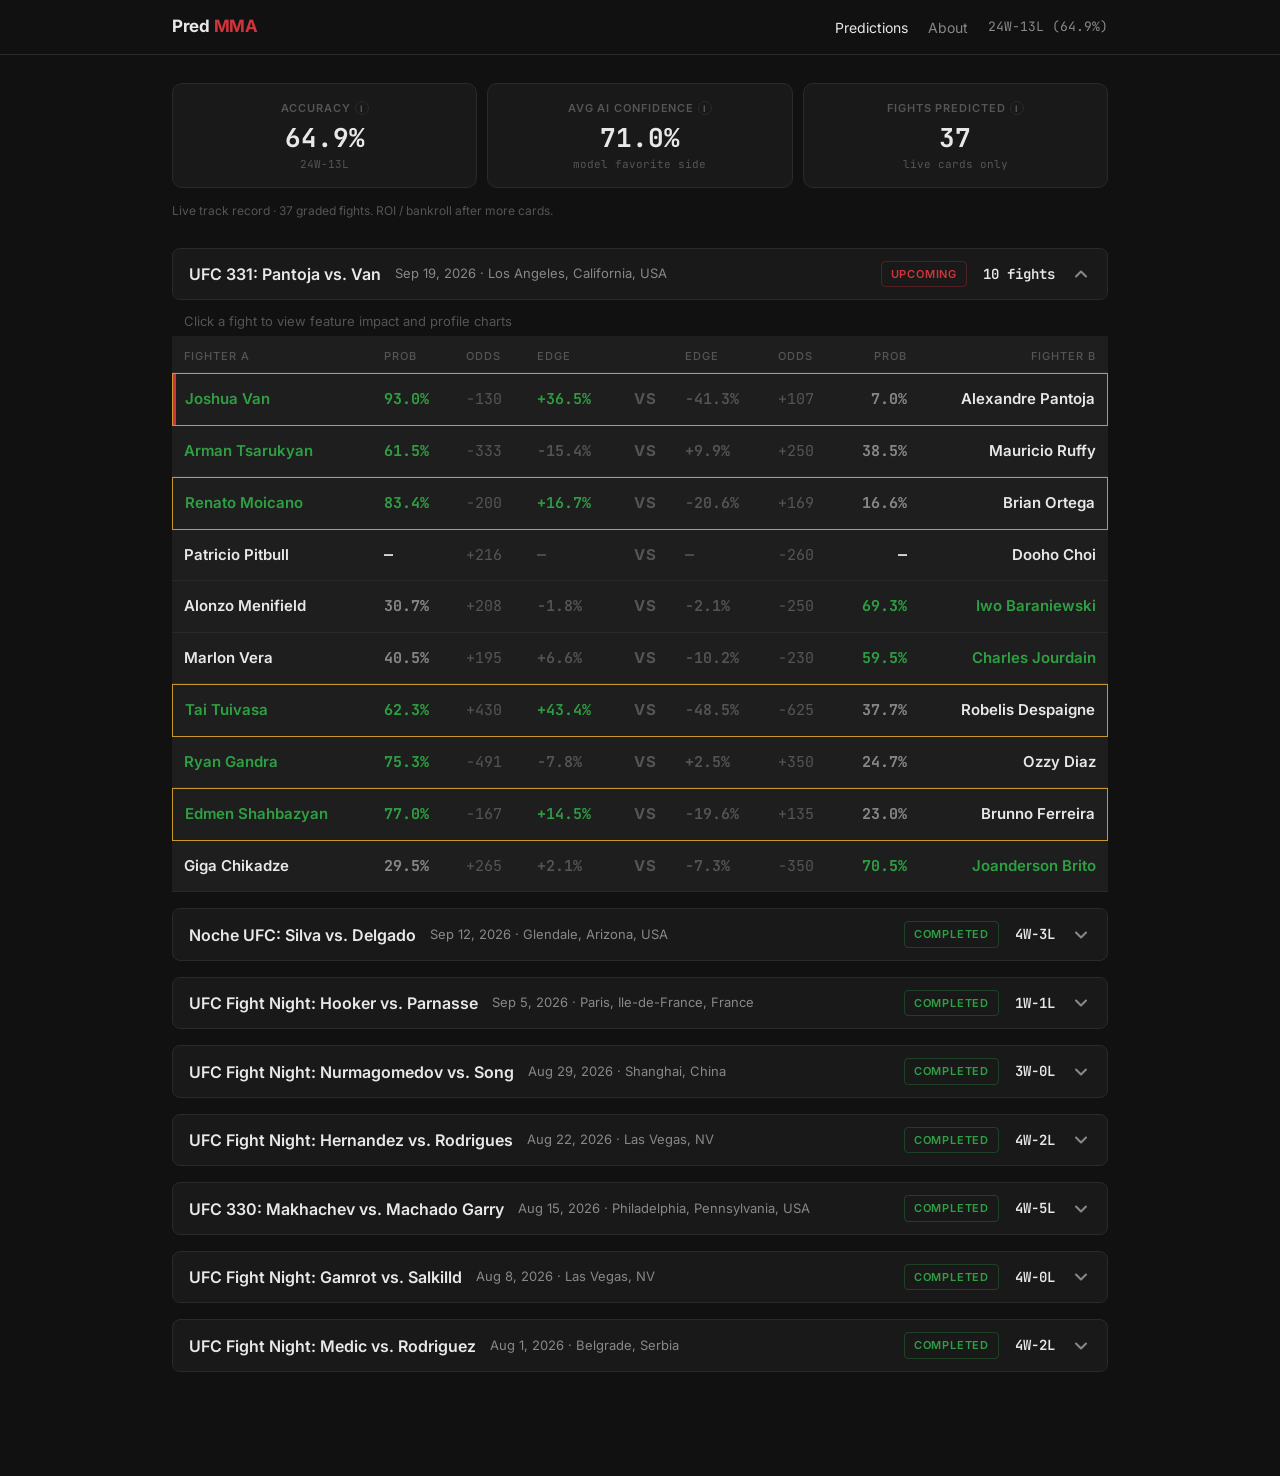
==== index.html @ aebce61c "Add UFC 331: Pantoja vs. Van with live odds and prediction charts" ====
<!DOCTYPE html>
<html lang="en">
<head>
  <meta charset="UTF-8">
  <meta name="viewport" content="width=device-width, initial-scale=1.0">
  <title>Pred MMA</title>
  <meta name="description" content="ML-driven MMA fight predictions with win probabilities and betting edges.">
  <link rel="preconnect" href="https://fonts.googleapis.com">
  <link rel="preconnect" href="https://fonts.gstatic.com" crossorigin>
  <link href="https://fonts.googleapis.com/css2?family=Inter:wght@400;500;600;700&family=JetBrains+Mono:wght@400;500;600;700&display=swap" rel="stylesheet">
  <link rel="stylesheet" href="style.css">
</head>
<body>
  <nav>
    <div class="nav-inner">
      <div class="site-name">Pred <span>MMA</span></div>
      <div class="nav-right">
        <a href="index.html" class="nav-link active">Predictions</a>
        <a href="about.html" class="nav-link">About</a>
        <span class="nav-record" id="nav-record"></span>
      </div>
    </div>
  </nav>

  <div class="container">
    <section class="dash" id="dash" aria-label="Live track record">
      <div class="kpi-strip" id="kpi-strip"></div>
      <p class="dash-footnote" id="dash-footnote"></p>
    </section>

    <div id="app"></div>
  </div>

  <script src="script.js?v=16"></script>
</body>
</html>
---- style.css ----
:root {
  --bg: #111;
  --bg-card: #191919;
  --bg-row: #1e1e1e;
  --bg-row-hover: #252525;
  --red: #d1343b;
  --green: #2ea043;
  --gold: #c9982e;
  --text: #e8e8e8;
  --text-dim: #888;
  --text-faint: #555;
  --border: #2a2a2a;
  --font: 'Inter', system-ui, sans-serif;
  --mono: 'JetBrains Mono', monospace;
}

* { margin: 0; padding: 0; box-sizing: border-box; }
body {
  font-family: var(--font);
  background: var(--bg);
  color: var(--text);
  line-height: 1.5;
}

/* NAV */
nav {
  border-bottom: 1px solid var(--border);
}
.nav-inner {
  max-width: 980px;
  margin: 0 auto;
  padding: 0 22px;
  height: 54px;
  display: flex;
  align-items: center;
  gap: 32px;
}
.site-name {
  font-size: 17px;
  font-weight: 700;
  letter-spacing: -0.3px;
  white-space: nowrap;
}
.site-name span { color: var(--red); }

.nav-right {
  display: flex;
  align-items: center;
  gap: 20px;
  margin-left: auto;
}

.nav-link {
  font-size: 14px;
  color: var(--text-dim);
  text-decoration: none;
  transition: color 0.15s;
}
.nav-link:hover { color: var(--text); }
.nav-link.active { color: var(--text); }

.nav-record {
  font-size: 13px;
  color: var(--text-dim);
  font-family: var(--mono);
  white-space: nowrap;
}

/* CONTAINER */
.container {
  max-width: 980px;
  margin: 0 auto;
  padding: 28px 22px 88px;
}

/* DASHBOARD (AI Cage–style KPIs) */
.dash {
  margin-bottom: 28px;
}

.kpi-strip {
  display: grid;
  grid-template-columns: repeat(3, 1fr);
  gap: 10px;
  margin-bottom: 14px;
}

.kpi-card {
  background: var(--bg-card);
  border: 1px solid var(--border);
  border-radius: 10px;
  padding: 16px 14px 14px;
  text-align: center;
  min-width: 0;
}
.kpi-label {
  font-size: 11px;
  font-weight: 600;
  text-transform: uppercase;
  letter-spacing: 0.9px;
  color: var(--text-faint);
  margin-bottom: 6px;
  display: flex;
  align-items: center;
  justify-content: center;
  gap: 4px;
}
.kpi-tip {
  display: inline-flex;
  align-items: center;
  justify-content: center;
  width: 14px;
  height: 14px;
  border-radius: 50%;
  border: 1px solid var(--border);
  font-size: 9px;
  color: var(--text-faint);
  cursor: help;
  font-weight: 700;
  position: relative;
}
.kpi-tip:hover::after,
.kpi-tip:focus::after {
  content: attr(data-tip);
  position: absolute;
  bottom: calc(100% + 8px);
  left: 50%;
  transform: translateX(-50%);
  background: #0d0d0d;
  border: 1px solid var(--border);
  color: var(--text-dim);
  font-size: 11px;
  font-weight: 400;
  letter-spacing: 0;
  text-transform: none;
  padding: 8px 10px;
  border-radius: 6px;
  width: 200px;
  z-index: 20;
  line-height: 1.4;
  box-shadow: 0 8px 24px rgba(0,0,0,0.45);
  pointer-events: none;
}
.kpi-value {
  font-family: var(--mono);
  font-size: 26px;
  font-weight: 700;
  color: var(--text);
  line-height: 1.15;
  word-break: break-word;
}
.kpi-value.pos { color: var(--green); }
.kpi-value.neg { color: var(--red); }
.kpi-value.muted { color: var(--text-dim); font-size: 20px; }
.kpi-meta {
  font-size: 11px;
  color: var(--text-faint);
  margin-top: 4px;
  font-family: var(--mono);
}

.dash-charts {
  display: grid;
  grid-template-columns: 1fr 1fr;
  gap: 12px;
}

.dash-card {
  background: var(--bg-card);
  border: 1px solid var(--border);
  border-radius: 10px;
  padding: 14px 14px 10px;
  min-width: 0;
}
.dash-card-head {
  display: flex;
  flex-wrap: wrap;
  align-items: baseline;
  justify-content: space-between;
  gap: 6px 12px;
  margin-bottom: 8px;
}
.dash-title {
  font-size: 13px;
  font-weight: 600;
  color: var(--text);
}
.dash-sub {
  font-size: 11px;
  color: var(--text-faint);
}
.dash-canvas-wrap {
  position: relative;
  height: 180px;
}
.dash-footnote {
  font-size: 12px;
  color: var(--text-faint);
  margin-top: 10px;
  line-height: 1.5;
}

@media (max-width: 800px) {
  .kpi-strip { grid-template-columns: repeat(3, 1fr); }
  .dash-charts { grid-template-columns: 1fr; }
}
@media (max-width: 480px) {
  .kpi-strip { grid-template-columns: repeat(2, 1fr); }
  .kpi-value { font-size: 18px; }
}

/* EVENT */
.event { margin-bottom: 16px; }

.event-header {
  display: flex;
  justify-content: space-between;
  align-items: center;
  padding: 12px 16px;
  background: var(--bg-card);
  border: 1px solid var(--border);
  border-radius: 8px;
  cursor: pointer;
  user-select: none;
  transition: background 0.15s;
}
.event-header:hover { background: #1f1f1f; }

.event-left { display: flex; align-items: center; gap: 14px; }

.event-title { font-size: 16px; font-weight: 600; }
.event-date { font-size: 13px; color: var(--text-dim); }

.event-right { display: flex; align-items: center; gap: 16px; }

.tag {
  font-size: 11px;
  font-weight: 600;
  text-transform: uppercase;
  letter-spacing: 0.8px;
  padding: 4px 9px;
  border-radius: 4px;
}
.tag-upcoming { color: var(--red); border: 1px solid rgba(209,52,59,0.3); }
.tag-completed { color: var(--green); border: 1px solid rgba(46,160,67,0.3); }

.record { font-family: var(--mono); font-size: 14px; font-weight: 600; }

.arrow {
  width: 20px;
  height: 20px;
  stroke: var(--text-dim);
  transition: transform 0.25s ease;
}
.event.open .arrow { transform: rotate(180deg); }

/* FIGHTS TABLE */
.fights {
  overflow: hidden;
  max-height: 0;
  transition: max-height 0.35s ease;
}

.fights-table {
  width: 100%;
  border-collapse: separate;
  border-spacing: 0;
  margin-top: 4px;
}

.fights-table th {
  font-size: 11px;
  text-transform: uppercase;
  letter-spacing: 1px;
  color: var(--text-faint);
  font-weight: 500;
  padding: 12px 12px 8px;
  text-align: left;
  border-bottom: 1px solid var(--border);
}
.fights-table th.r { text-align: right; }
.fights-table th.c { text-align: center; }

.fights-table td {
  padding: 14px 12px;
  border-bottom: 1px solid var(--border);
  font-size: 15px;
  vertical-align: middle;
}

.fights-table tr:last-child td { border-bottom: none; }
.fights-table tr { background: var(--bg-row); transition: background 0.1s; }
.fights-table tr:hover { background: var(--bg-row-hover); }
.fights-table tr.main-event td:first-child {
  box-shadow: inset 3px 0 0 var(--red);
}
.fights-table tr.edge-pick > td {
  border-top: 1px solid var(--gold);
  border-bottom: 1px solid var(--gold);
}
.fights-table tr.edge-pick > td:first-child {
  border-left: 1px solid var(--gold);
}
.fights-table tr.edge-pick > td:last-child {
  border-right: 1px solid var(--gold);
}
.fights-table tr.edge-pick:last-child > td {
  border-bottom: 1px solid var(--gold);
}
.fights-table tr.main-event.edge-pick > td:first-child {
  box-shadow: inset 3px 0 0 var(--red);
}

.fname { font-weight: 600; font-size: 15px; }
.fname.pick { color: var(--green); }

.prob { font-family: var(--mono); font-weight: 700; font-size: 16px; }
.prob.high { color: var(--green); }
.prob.low { color: var(--text-dim); }

.odds { font-family: var(--mono); font-size: 13px; color: var(--text-faint); }

.edge { font-family: var(--mono); font-size: 13px; font-weight: 600; }
.edge.pos { color: var(--green); }
.edge.neg { color: var(--text-faint); }

.result-w { color: var(--green); font-weight: 700; font-size: 12px; }
.result-l { color: var(--red); font-weight: 700; font-size: 12px; }

.vs {
  text-align: center;
  font-size: 11px;
  font-weight: 700;
  color: var(--text-faint);
  letter-spacing: 1px;
}

.bet-badge {
  display: inline-block;
  font-size: 10px;
  font-weight: 700;
  letter-spacing: 0.6px;
  text-transform: uppercase;
  padding: 4px 8px;
  border-radius: 4px;
  white-space: nowrap;
  line-height: 1.2;
  vertical-align: middle;
}
.bet-win {
  color: var(--green);
  border: 1px solid rgba(46, 160, 67, 0.45);
  background: rgba(46, 160, 67, 0.12);
}
.bet-loss {
  color: var(--red);
  border: 1px solid rgba(209, 52, 59, 0.45);
  background: rgba(209, 52, 59, 0.12);
}
.bet-nobet {
  color: var(--text-faint);
  border: 1px solid var(--border);
  background: rgba(255, 255, 255, 0.03);
}

/* CLICKABLE FIGHT + INLINE VIZ (upcoming) */
.fights-hint {
  font-size: 13px;
  color: var(--text-faint);
  padding: 12px 12px 0;
  margin: 0;
}

.fight-row.clickable {
  cursor: pointer;
}
.fight-row.clickable:hover { background: var(--bg-row-hover); }
.fight-row.clickable.open {
  background: #252525;
  box-shadow: inset 3px 0 0 var(--gold);
}

.fight-detail td {
  padding: 0 !important;
  border-bottom: none;
  background: var(--bg);
  vertical-align: top;
}
.fight-detail.is-open td {
  border-bottom: 1px solid var(--border);
}

/* Smooth expand/collapse (works on open AND close) */
.viz-collapse {
  display: grid;
  grid-template-rows: 0fr;
  opacity: 0;
  transition: grid-template-rows 0.35s ease, opacity 0.28s ease;
}
.viz-collapse.is-open {
  grid-template-rows: 1fr;
  opacity: 1;
}
.viz-collapse-inner {
  overflow: hidden;
  min-height: 0;
}

.viz-panel {
  padding: 14px 12px 12px;
}

.viz-empty {
  font-size: 13px;
  color: var(--text-dim);
  padding: 16px;
  background: var(--bg-card);
  border: 1px dashed var(--border);
  border-radius: 8px;
  margin: 0;
}

.viz-tabs {
  display: flex;
  flex-wrap: wrap;
  gap: 6px;
  margin-bottom: 12px;
}
.viz-tab {
  font-family: var(--font);
  font-size: 13px;
  font-weight: 600;
  letter-spacing: 0.2px;
  color: var(--text-dim);
  background: transparent;
  border: 1px solid var(--border);
  border-radius: 999px;
  padding: 7px 16px;
  cursor: pointer;
  transition: color 0.15s, background 0.15s, border-color 0.15s;
}
.viz-tab:hover {
  color: var(--text);
  border-color: #3a3a3a;
}
.viz-tab.active {
  color: var(--text);
  background: #222;
  border-color: #3a3a3a;
  box-shadow: inset 0 0 0 1px rgba(201, 152, 46, 0.35);
}

.viz-pane { display: none; }
.viz-pane.active { display: block; }

.viz-stage {
  /* Light paper so original chart text stays crisp (no PNG darkify) */
  background: #f4f4f5;
  border: 1px solid #2a2a2a;
  border-radius: 12px;
  padding: 14px 16px;
  overflow: hidden;
  min-height: 240px;
  display: flex;
  align-items: center;
  justify-content: center;
}
.viz-img {
  display: block;
  width: 100%;
  max-height: 620px;
  height: auto;
  object-fit: contain;
  border-radius: 6px;
  background: #ffffff;
}
.viz-caption {
  font-size: 13px;
  color: var(--text-dim);
  margin: 12px 2px 0;
  line-height: 1.45;
}
.viz-fallback {
  display: none;
  font-size: 12px;
  color: var(--text-faint);
  margin: 0;
  padding: 24px;
}
.viz-pane.missing .viz-img { display: none; }
.viz-pane.missing .viz-fallback { display: block; }

@media (max-width: 640px) {
  .viz-img { max-height: 400px; }
  .viz-tab { padding: 6px 14px; font-size: 12px; }
}

/* ABOUT PAGE */
.about-text {
  font-size: 15px;
  color: var(--text-dim);
  line-height: 1.75;
  max-width: none;
  margin-bottom: 24px;
}
.about-text strong { color: var(--text); }
.about-byline {
  margin: -12px 0 28px;
}
.about-linkedin {
  display: inline-flex;
  align-items: center;
  gap: 7px;
  font-size: 13px;
  font-weight: 500;
  color: var(--text-dim);
  text-decoration: none;
  letter-spacing: 0.1px;
  transition: color 0.15s;
}
.about-linkedin:hover { color: var(--text); }
.about-linkedin-icon {
  width: 14px;
  height: 14px;
  flex-shrink: 0;
  opacity: 0.7;
}
.about-linkedin:hover .about-linkedin-icon { opacity: 1; }
.dimmed { font-size: 12px; color: var(--text-faint); }

.section-label {
  font-size: 12px;
  text-transform: uppercase;
  letter-spacing: 1.5px;
  color: var(--text-faint);
  font-weight: 600;
  margin-bottom: 12px;
  margin-top: 28px;
}

/* METRICS GRID */
.metrics-grid {
  display: grid;
  grid-template-columns: repeat(3, 1fr);
  gap: 10px;
  margin-bottom: 32px;
}

.metric-card {
  background: var(--bg-card);
  border: 1px solid var(--border);
  border-radius: 8px;
  padding: 14px 16px;
}

.metric-label {
  font-size: 10px;
  text-transform: uppercase;
  letter-spacing: 0.8px;
  color: var(--text-faint);
  margin-bottom: 4px;
}

.metric-value {
  font-family: var(--mono);
  font-size: 22px;
  font-weight: 700;
  color: var(--text);
}

.metric-sub {
  font-size: 11px;
  color: var(--text-faint);
  margin-top: 2px;
}

/* CHARTS */
.chart-card {
  background: var(--bg-card);
  border: 1px solid var(--border);
  border-radius: 8px;
  padding: 16px;
  margin-bottom: 24px;
  max-width: 100%;
  overflow: hidden;
}

.chart-img {
  display: block;
  max-width: 100%;
  width: 100%;
  height: auto;
  border-radius: 4px;
}

.chart-caption {
  font-size: 12px;
  color: var(--text-faint);
  margin-top: 10px;
}

/* ABOUT TABLE */
.about-table {
  max-width: 100%;
  width: 100%;
  border-collapse: collapse;
  margin-bottom: 24px;
}
.about-table th {
  font-size: 10px;
  text-transform: uppercase;
  letter-spacing: 1px;
  color: var(--text-faint);
  font-weight: 500;
  padding: 8px 16px 8px 0;
  text-align: left;
  border-bottom: 1px solid var(--border);
}
.about-table td {
  padding: 8px 16px 8px 0;
  font-size: 14px;
  border-bottom: 1px solid var(--border);
}

/* RESPONSIVE */
@media (max-width: 640px) {
  .fights-table th.hide-sm,
  .fights-table td.hide-sm { display: none; }
  .event-title { font-size: 14px; }
  .fights-table td { padding: 12px 8px; font-size: 14px; }
  .prob { font-size: 14px; }
  .metrics-grid { grid-template-columns: repeat(2, 1fr); }
  .chart-card { max-width: 100%; }
}
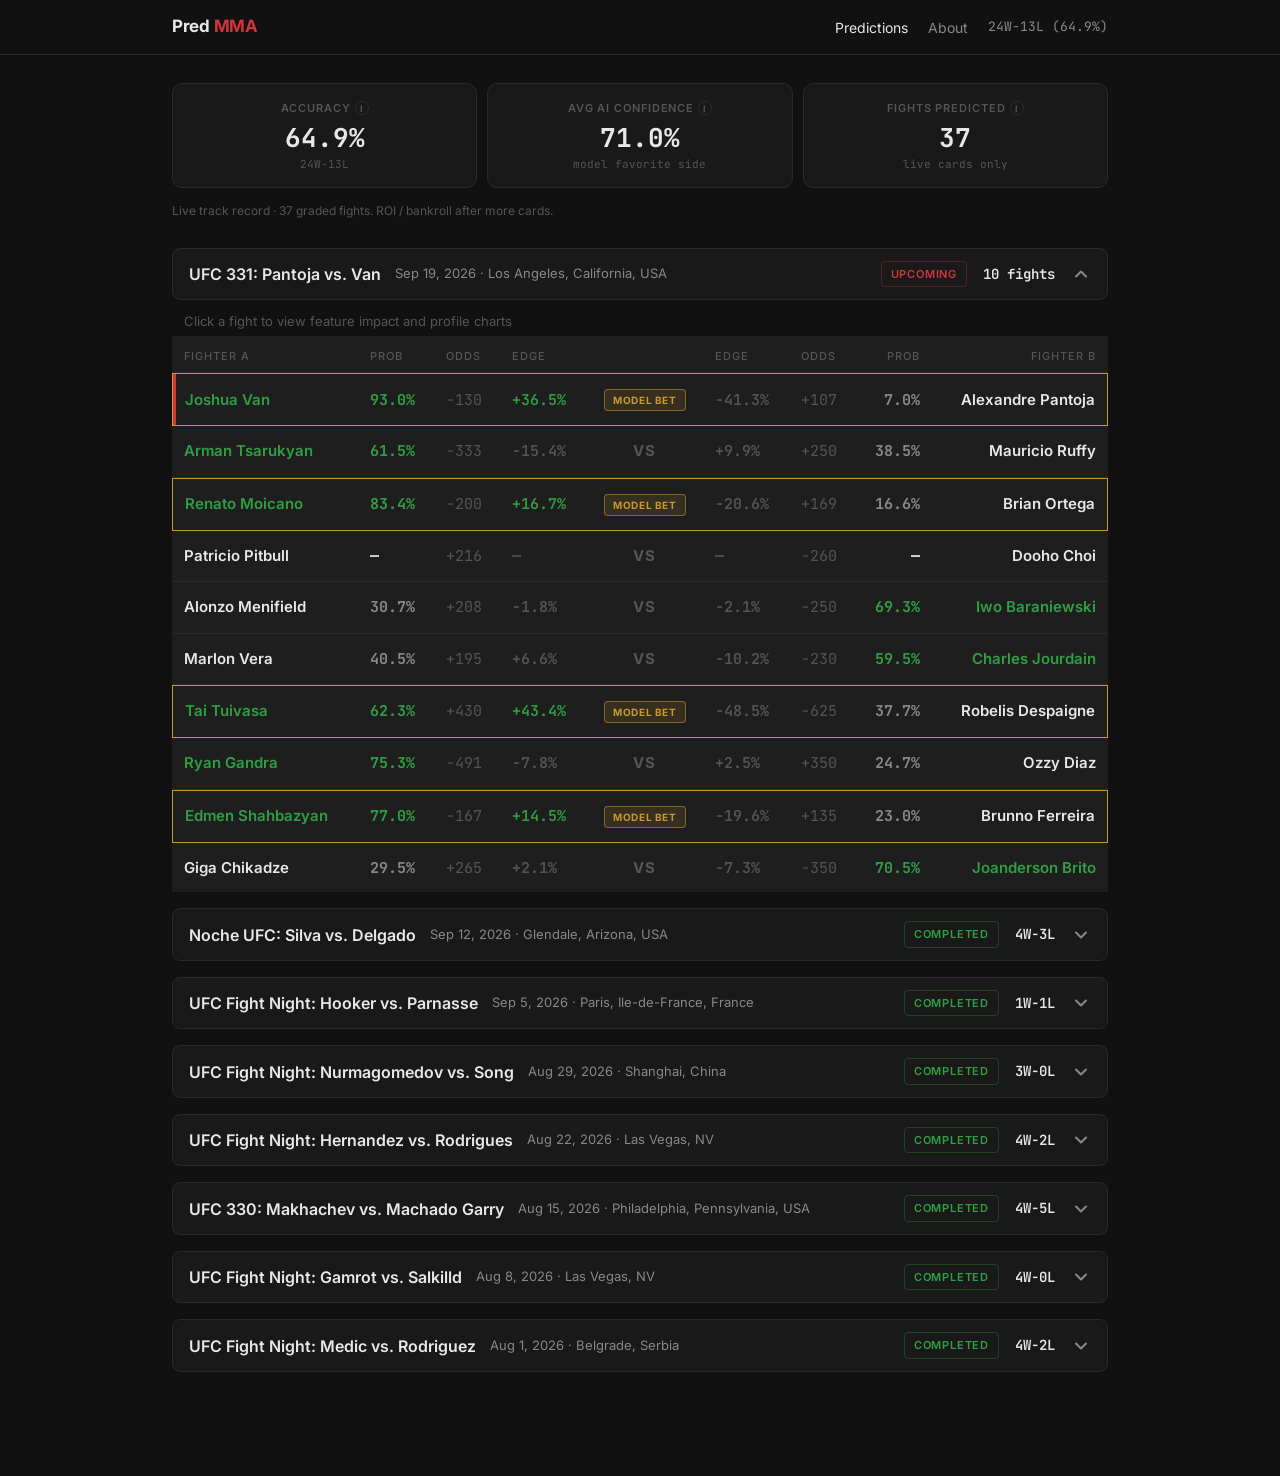
==== commit bb5069e7: "Add MODEL BET, MODEL WON, MODEL LOST tags for picked fights" ====
--- a/index.html
+++ b/index.html
@@ -8,7 +8,7 @@
   <link rel="preconnect" href="https://fonts.googleapis.com">
   <link rel="preconnect" href="https://fonts.gstatic.com" crossorigin>
   <link href="https://fonts.googleapis.com/css2?family=Inter:wght@400;500;600;700&family=JetBrains+Mono:wght@400;500;600;700&display=swap" rel="stylesheet">
-  <link rel="stylesheet" href="style.css">
+  <link rel="stylesheet" href="style.css?v=17">
 </head>
 <body>
   <nav>
@@ -31,6 +31,6 @@
     <div id="app"></div>
   </div>
 
-  <script src="script.js?v=16"></script>
+  <script src="script.js?v=17"></script>
 </body>
 </html>
--- a/style.css
+++ b/style.css
@@ -362,6 +362,11 @@
   border: 1px solid var(--border);
   background: rgba(255, 255, 255, 0.03);
 }
+.bet-bet {
+  color: var(--gold);
+  border: 1px solid rgba(201, 152, 46, 0.55);
+  background: rgba(201, 152, 46, 0.14);
+}
 
 /* CLICKABLE FIGHT + INLINE VIZ (upcoming) */
 .fights-hint {
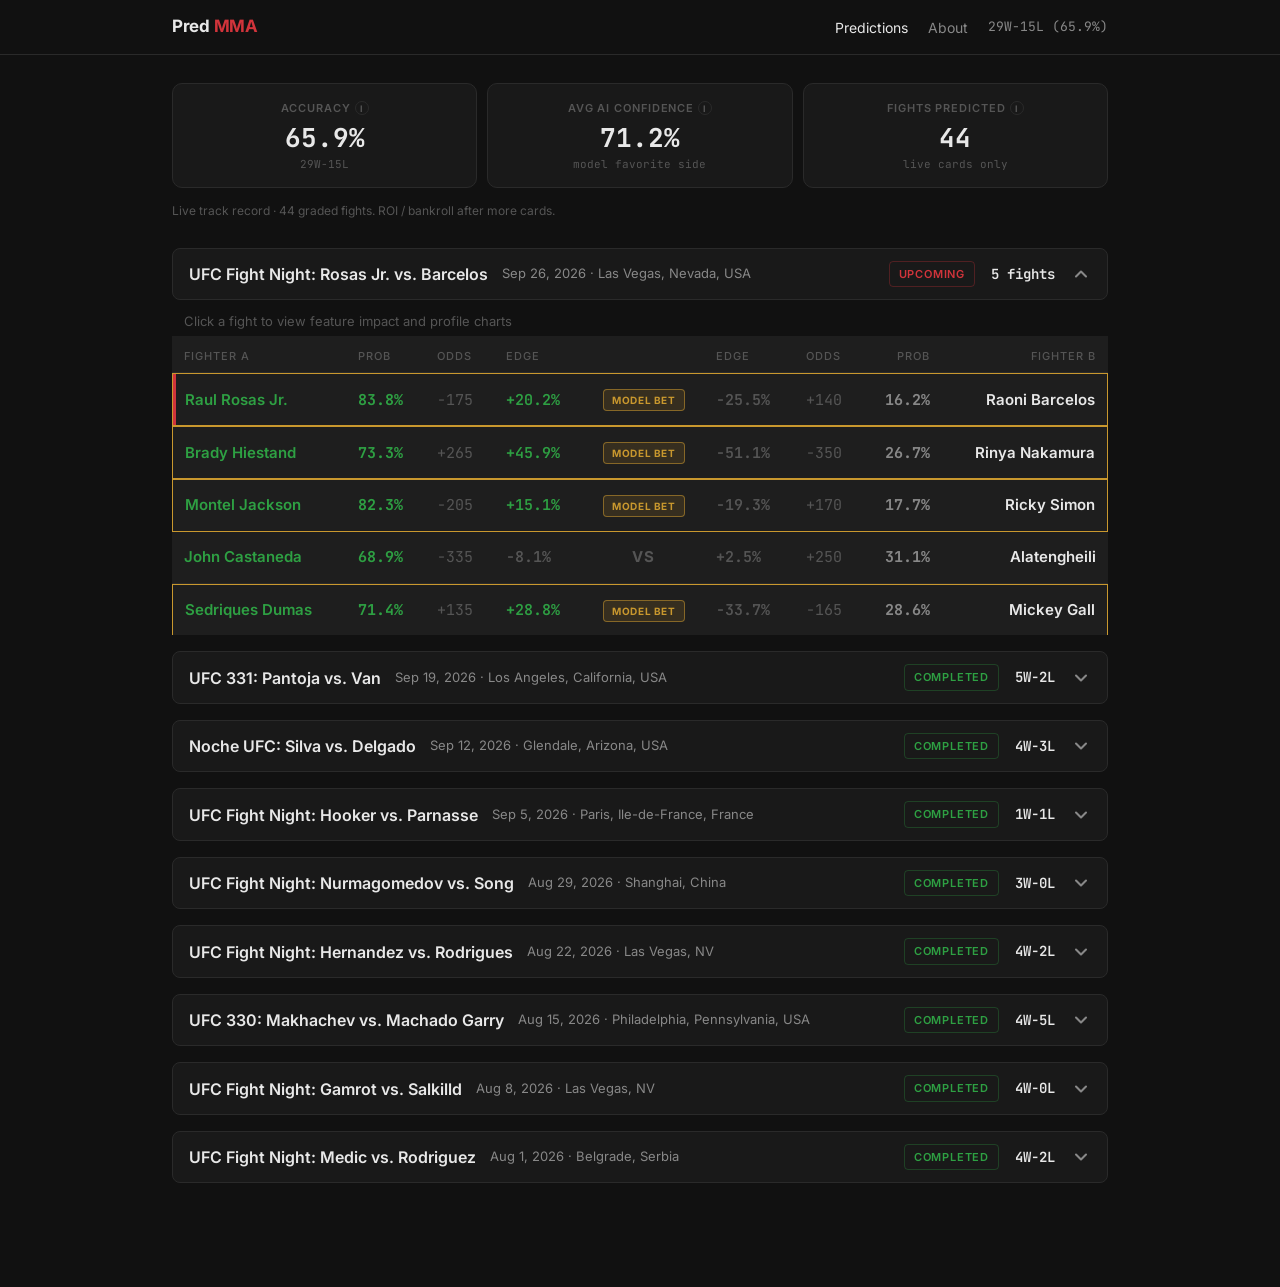
==== commit 582c2616: "Add UFC Fight Night: Rosas Jr. vs. Barcelos picks and fight charts" ====
--- a/index.html
+++ b/index.html
@@ -8,7 +8,7 @@
   <link rel="preconnect" href="https://fonts.googleapis.com">
   <link rel="preconnect" href="https://fonts.gstatic.com" crossorigin>
   <link href="https://fonts.googleapis.com/css2?family=Inter:wght@400;500;600;700&family=JetBrains+Mono:wght@400;500;600;700&display=swap" rel="stylesheet">
-  <link rel="stylesheet" href="style.css?v=17">
+  <link rel="stylesheet" href="style.css?v=18">
 </head>
 <body>
   <nav>
@@ -31,6 +31,6 @@
     <div id="app"></div>
   </div>
 
-  <script src="script.js?v=17"></script>
+  <script src="script.js?v=18"></script>
 </body>
 </html>
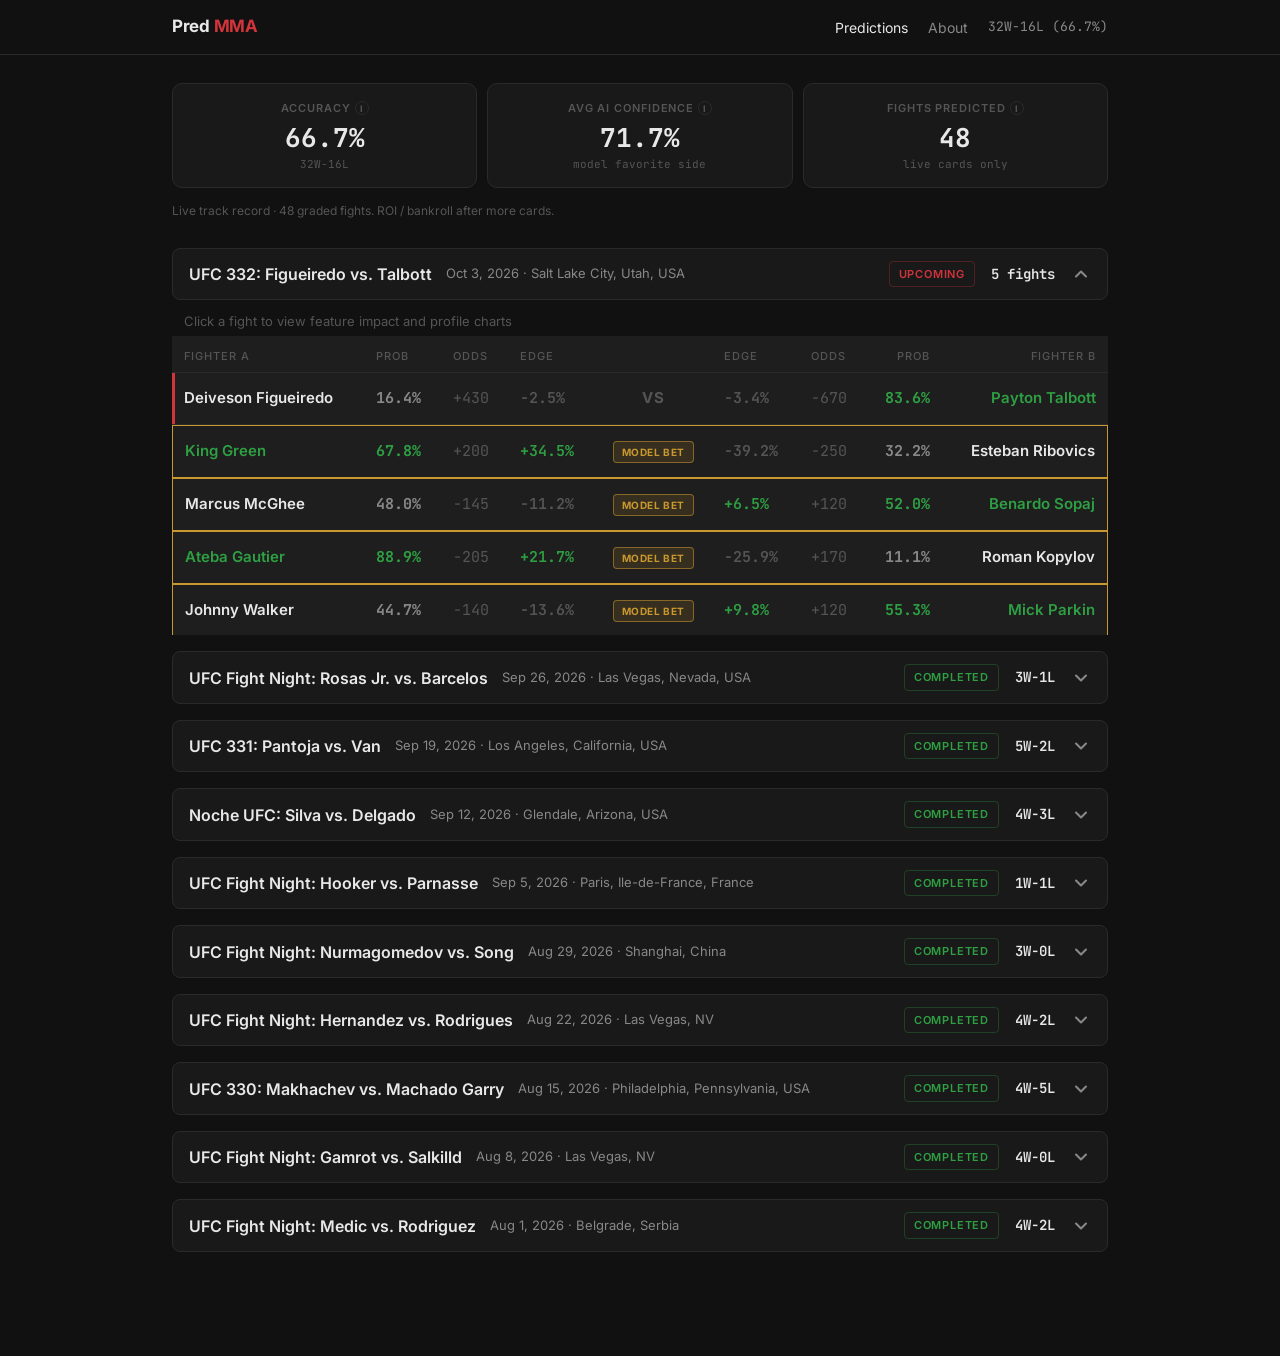
==== commit 31e32054: "Add UFC 332: Figueiredo vs. Talbott picks and fight charts" ====
--- a/index.html
+++ b/index.html
@@ -8,7 +8,7 @@
   <link rel="preconnect" href="https://fonts.googleapis.com">
   <link rel="preconnect" href="https://fonts.gstatic.com" crossorigin>
   <link href="https://fonts.googleapis.com/css2?family=Inter:wght@400;500;600;700&family=JetBrains+Mono:wght@400;500;600;700&display=swap" rel="stylesheet">
-  <link rel="stylesheet" href="style.css?v=18">
+  <link rel="stylesheet" href="style.css?v=19">
 </head>
 <body>
   <nav>
@@ -31,6 +31,6 @@
     <div id="app"></div>
   </div>
 
-  <script src="script.js?v=18"></script>
+  <script src="script.js?v=19"></script>
 </body>
 </html>
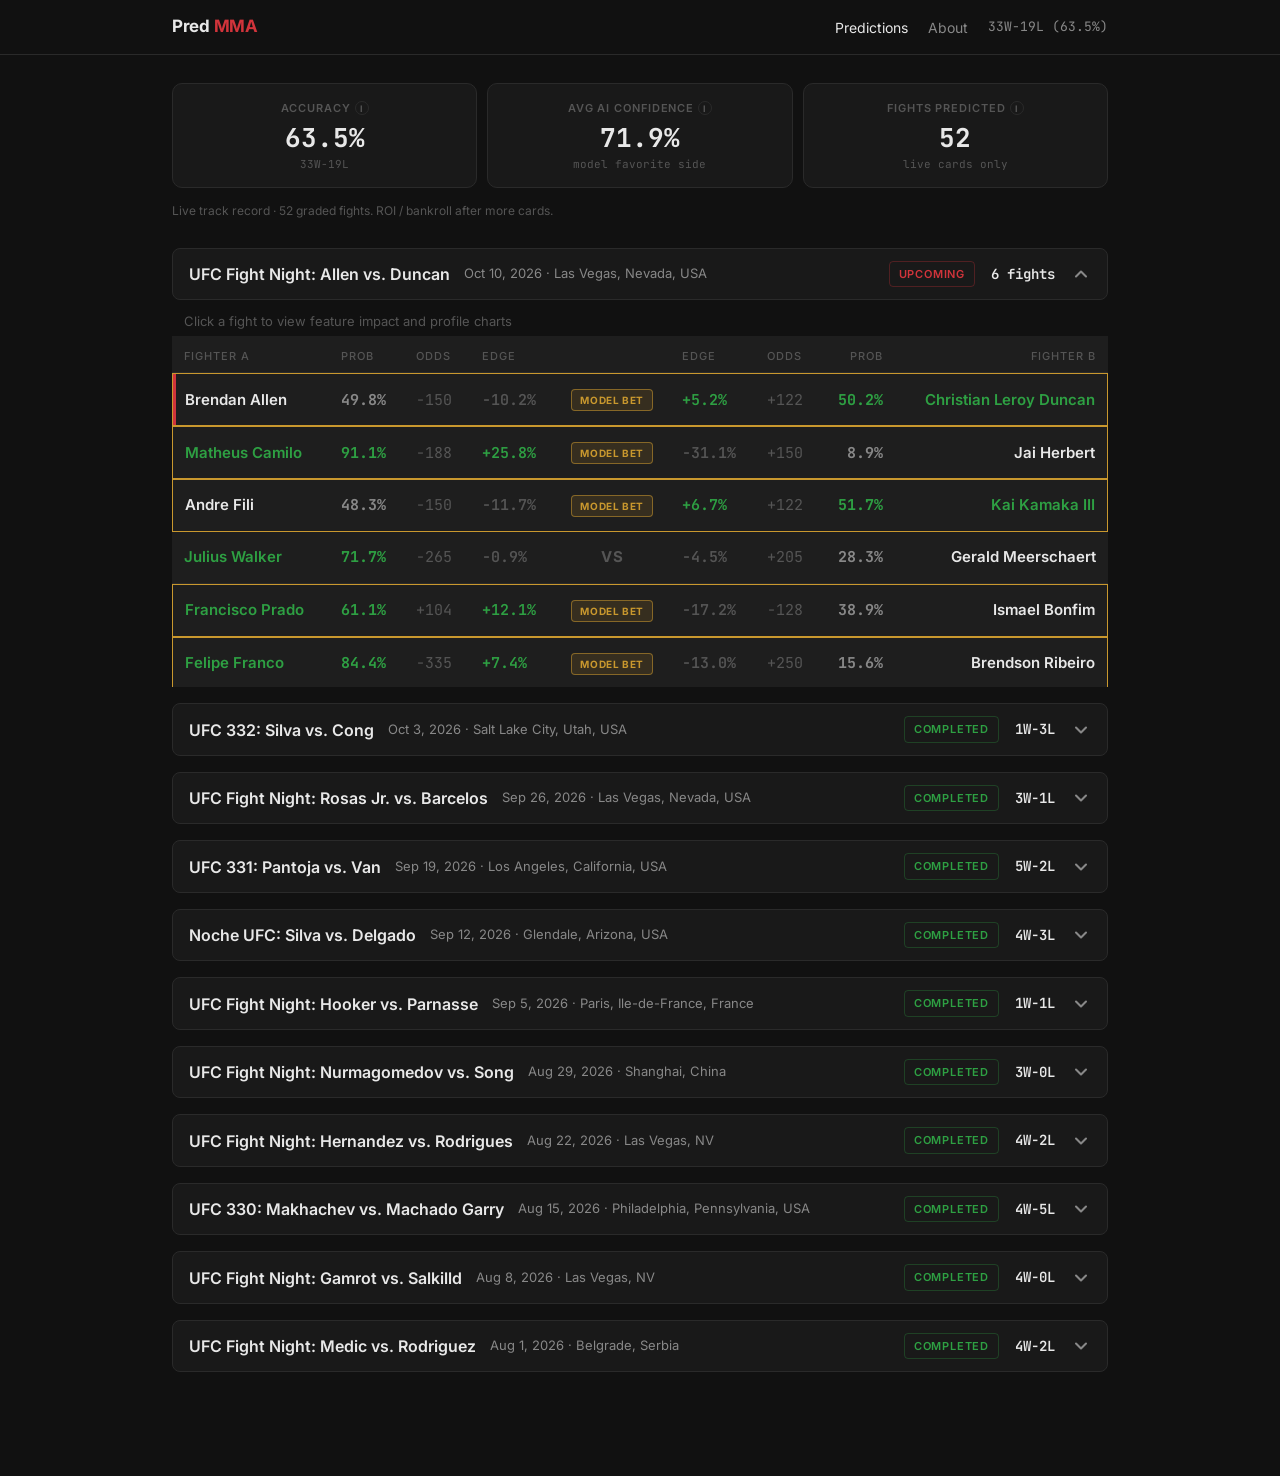
==== commit 2b7dad9b: "Add UFC Fight Night: Allen vs. Duncan picks and fight charts" ====
--- a/index.html
+++ b/index.html
@@ -8,7 +8,7 @@
   <link rel="preconnect" href="https://fonts.googleapis.com">
   <link rel="preconnect" href="https://fonts.gstatic.com" crossorigin>
   <link href="https://fonts.googleapis.com/css2?family=Inter:wght@400;500;600;700&family=JetBrains+Mono:wght@400;500;600;700&display=swap" rel="stylesheet">
-  <link rel="stylesheet" href="style.css?v=19">
+  <link rel="stylesheet" href="style.css?v=20">
 </head>
 <body>
   <nav>
@@ -31,6 +31,6 @@
     <div id="app"></div>
   </div>
 
-  <script src="script.js?v=19"></script>
+  <script src="script.js?v=20"></script>
 </body>
 </html>
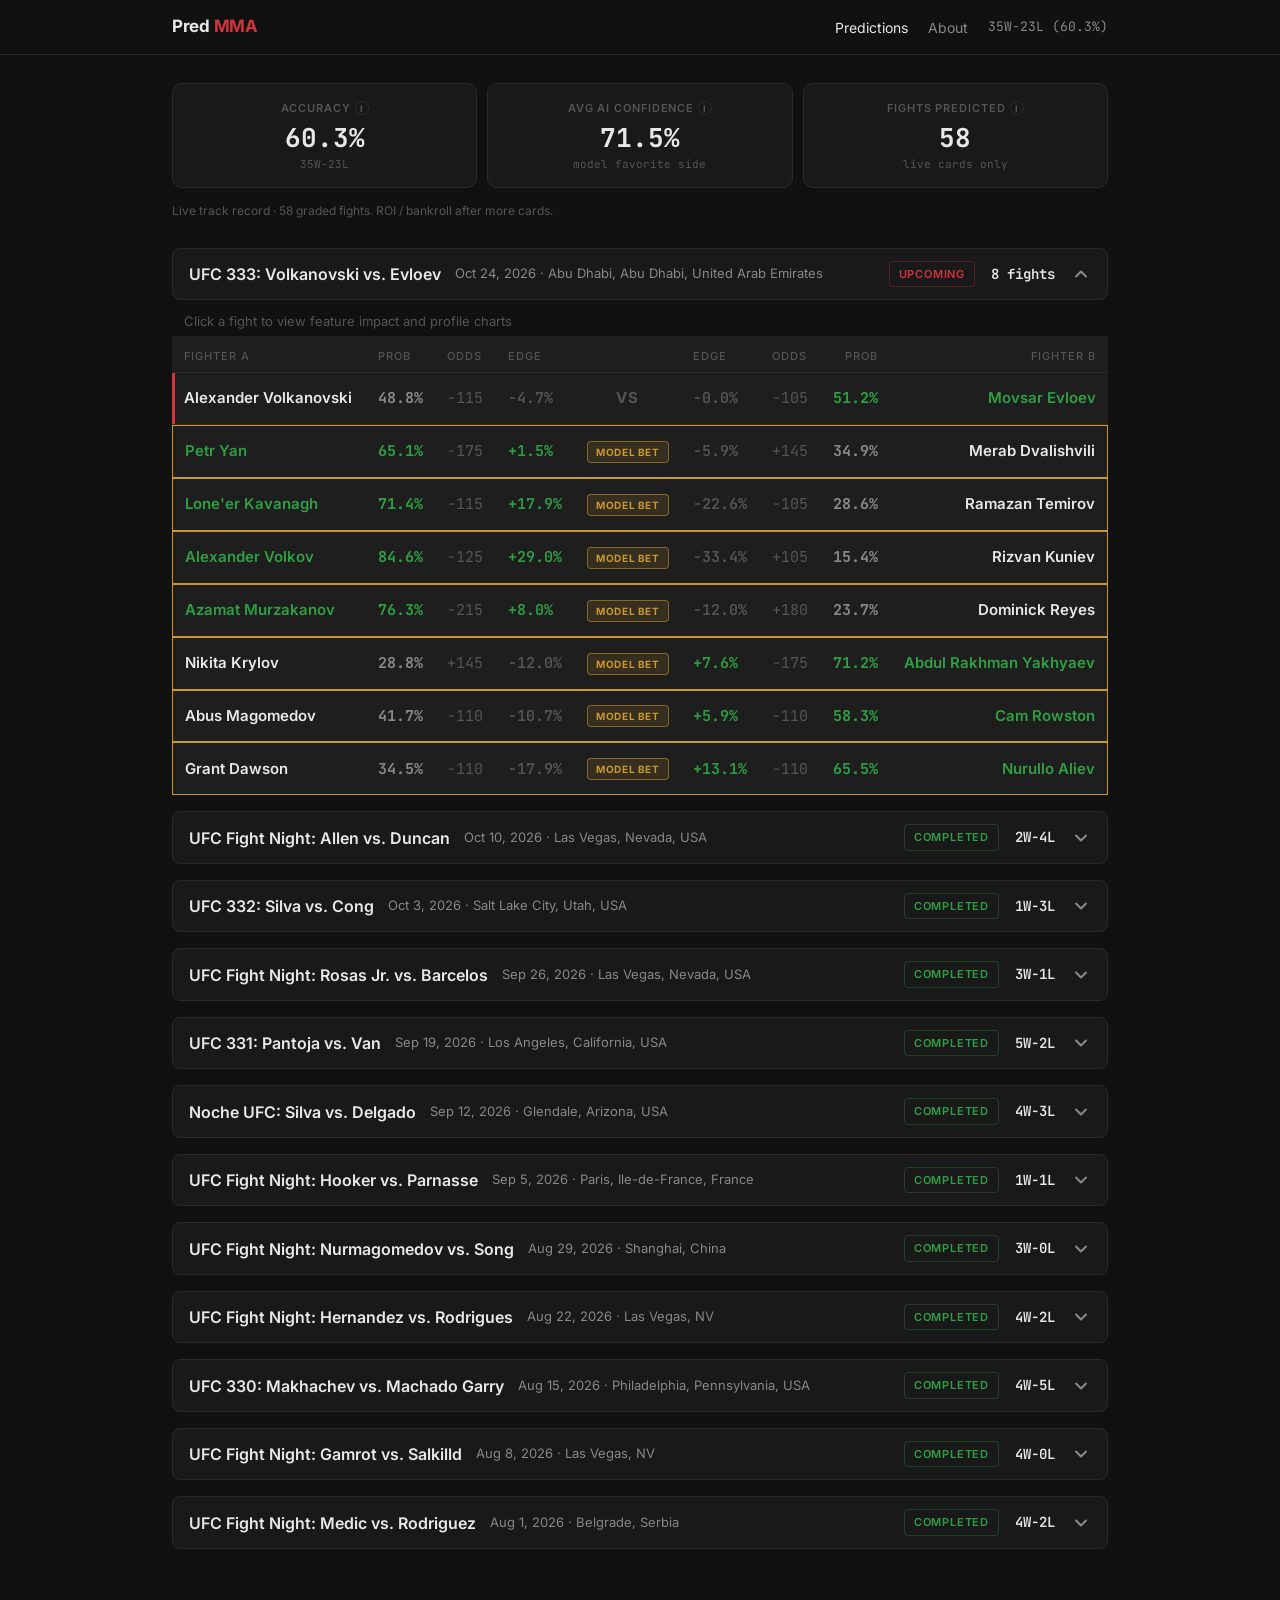
==== commit fca597ad: "ufc 333" ====
--- a/index.html
+++ b/index.html
@@ -8,7 +8,7 @@
   <link rel="preconnect" href="https://fonts.googleapis.com">
   <link rel="preconnect" href="https://fonts.gstatic.com" crossorigin>
   <link href="https://fonts.googleapis.com/css2?family=Inter:wght@400;500;600;700&family=JetBrains+Mono:wght@400;500;600;700&display=swap" rel="stylesheet">
-  <link rel="stylesheet" href="style.css?v=20">
+  <link rel="stylesheet" href="style.css?v=21">
 </head>
 <body>
   <nav>
@@ -31,6 +31,6 @@
     <div id="app"></div>
   </div>
 
-  <script src="script.js?v=20"></script>
+  <script src="script.js?v=21"></script>
 </body>
 </html>
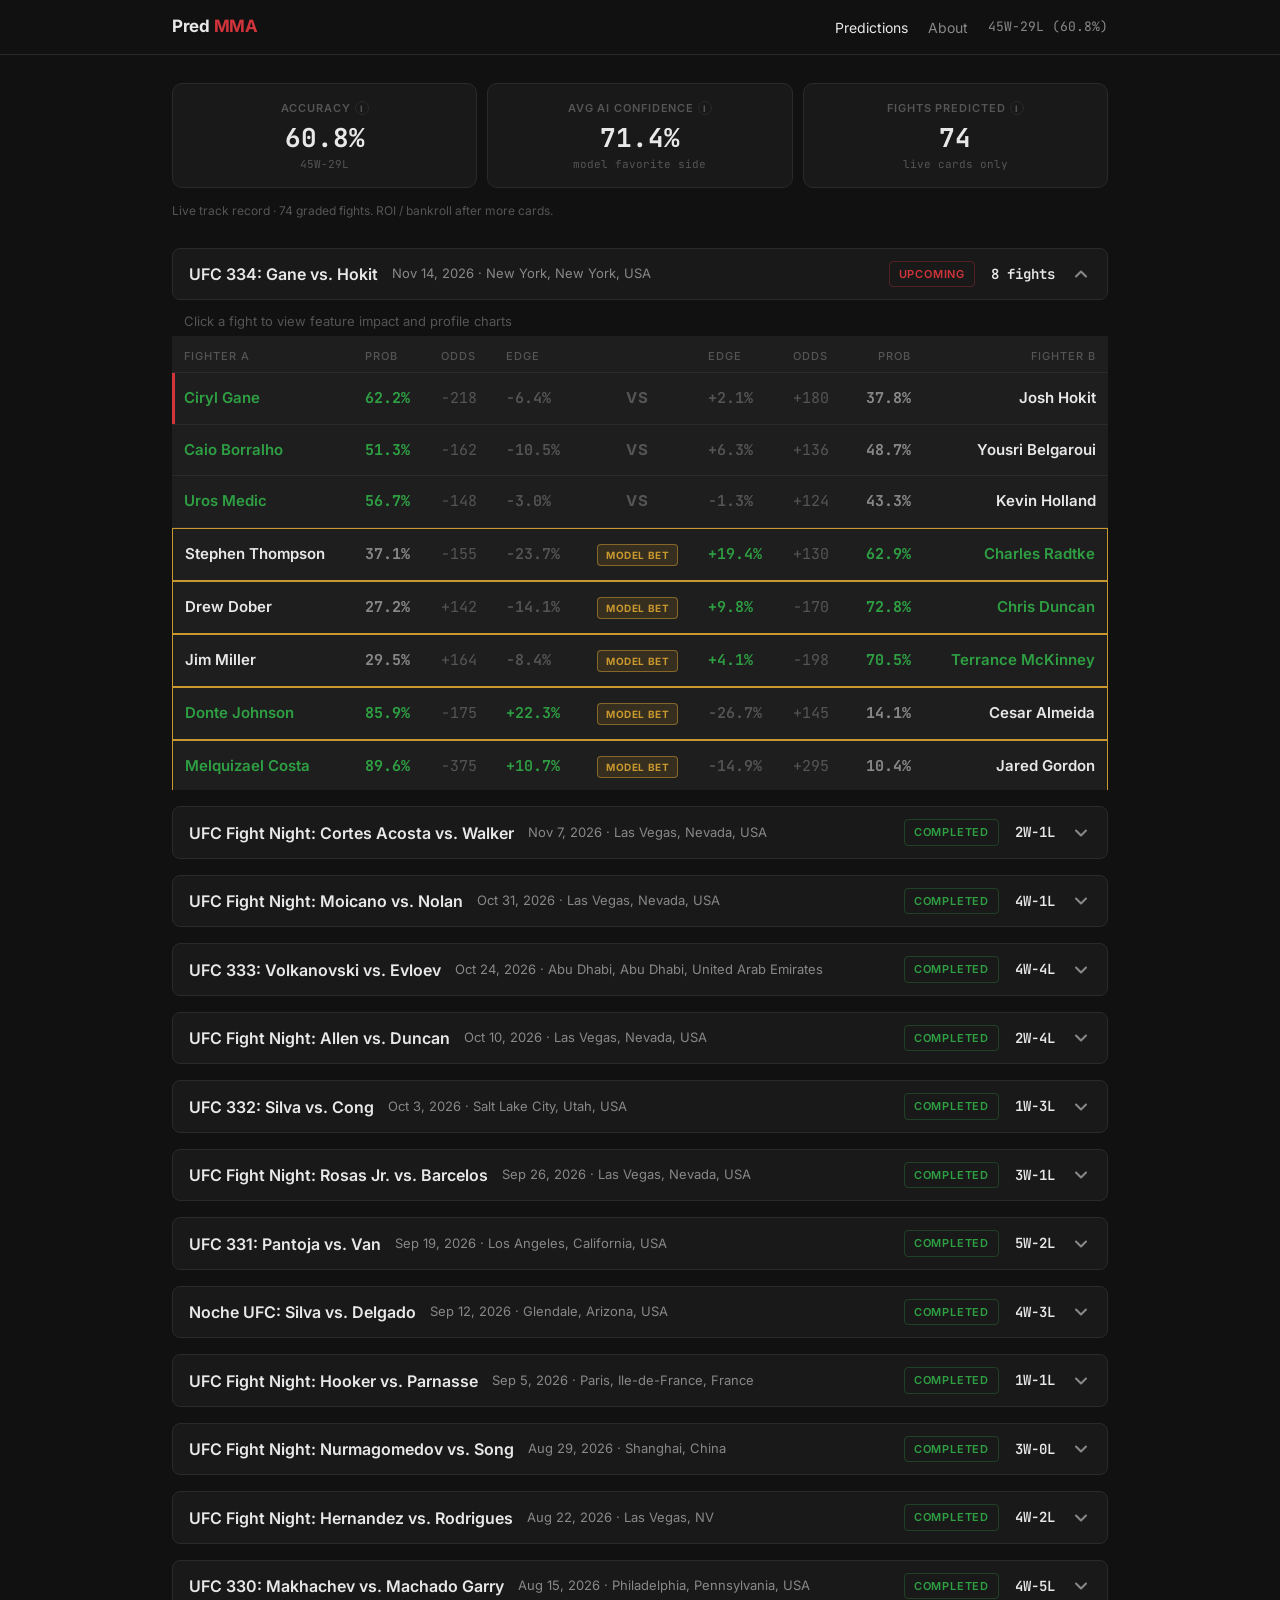
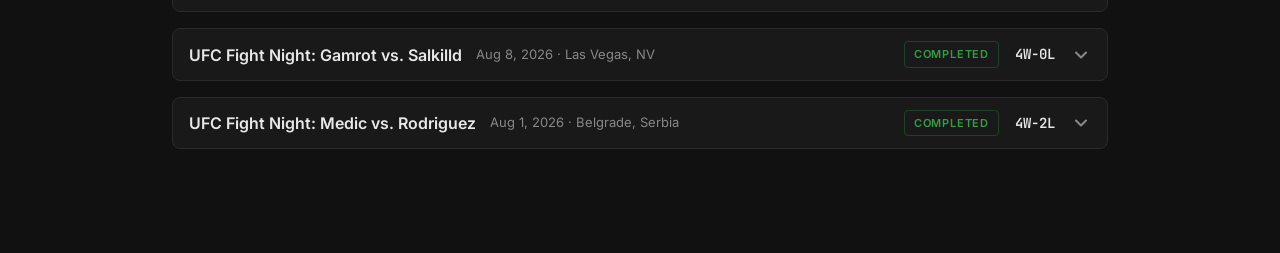
==== commit 9ae40afa: "Bump asset version for UFC 334 cache refresh" ====
--- a/index.html
+++ b/index.html
@@ -8,7 +8,7 @@
   <link rel="preconnect" href="https://fonts.googleapis.com">
   <link rel="preconnect" href="https://fonts.gstatic.com" crossorigin>
   <link href="https://fonts.googleapis.com/css2?family=Inter:wght@400;500;600;700&family=JetBrains+Mono:wght@400;500;600;700&display=swap" rel="stylesheet">
-  <link rel="stylesheet" href="style.css?v=21">
+  <link rel="stylesheet" href="style.css?v=22">
 </head>
 <body>
   <nav>
@@ -31,6 +31,6 @@
     <div id="app"></div>
   </div>
 
-  <script src="script.js?v=21"></script>
+  <script src="script.js?v=22"></script>
 </body>
 </html>
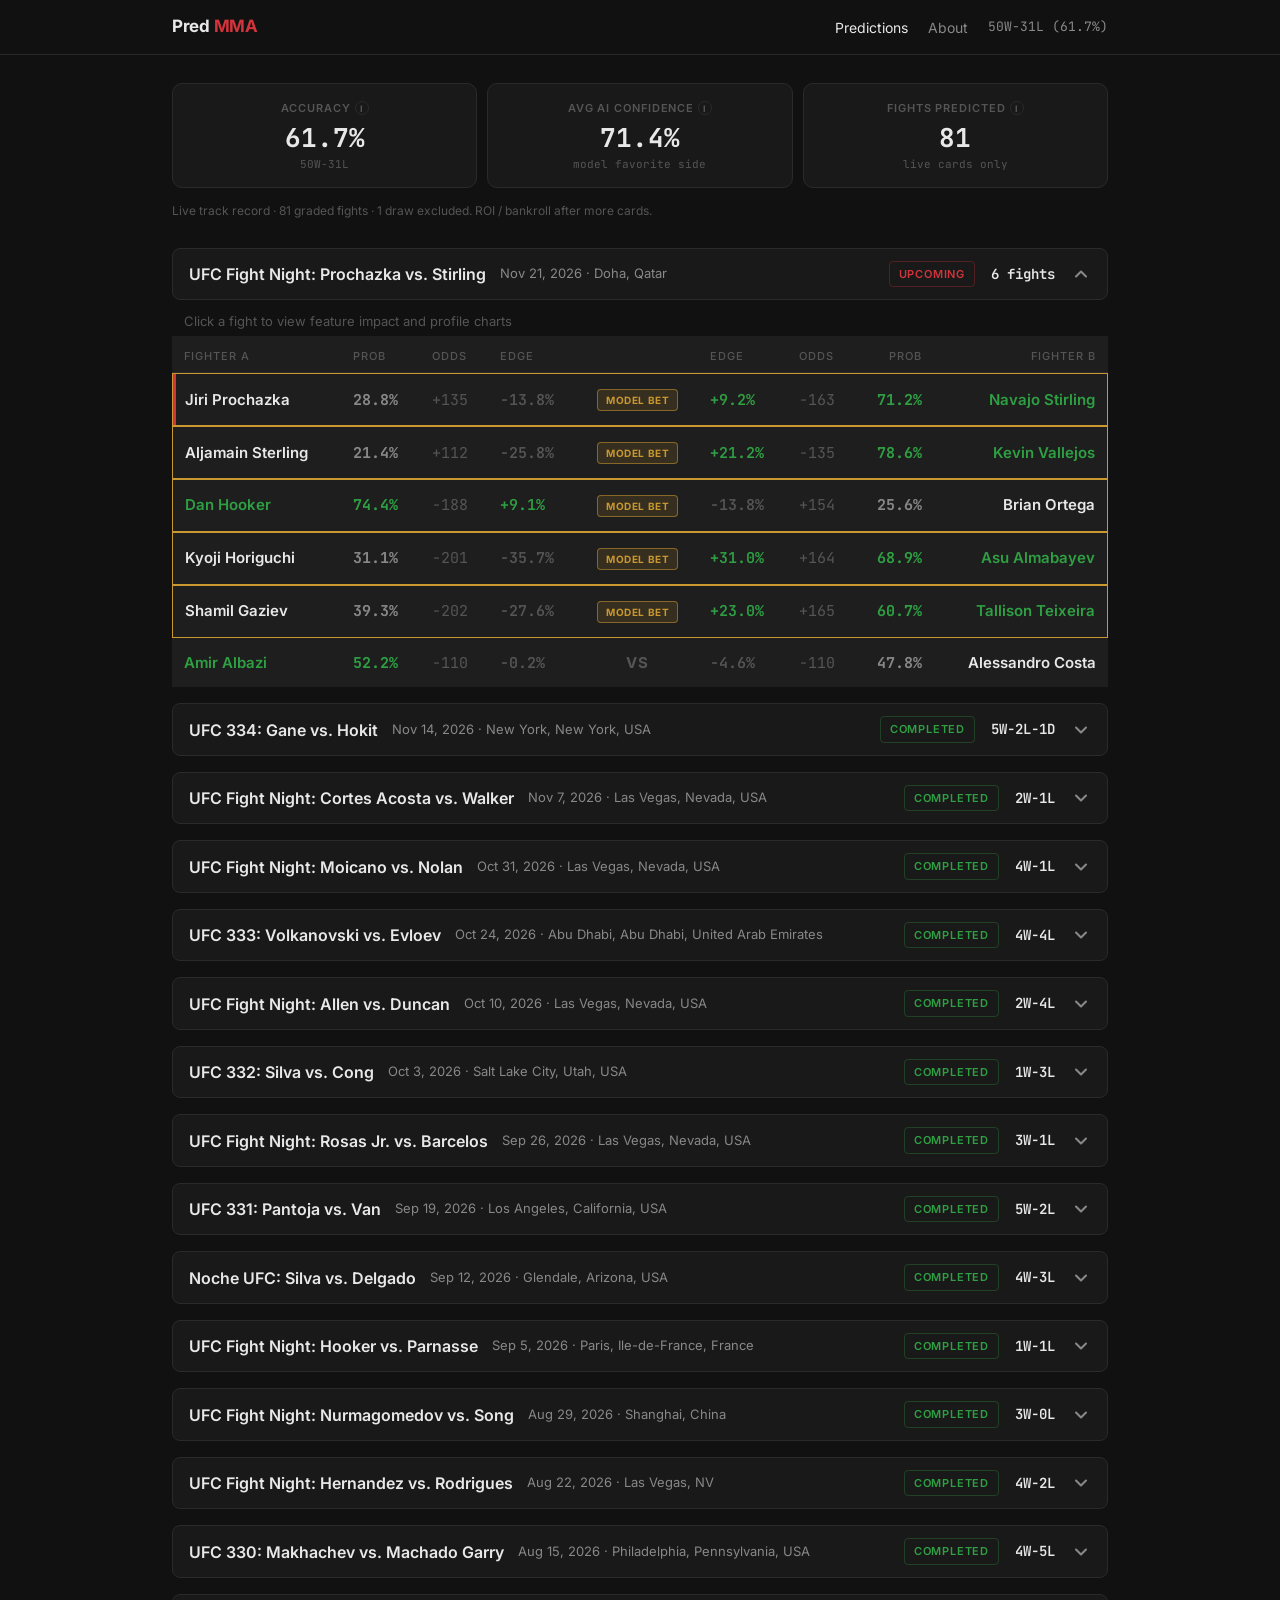
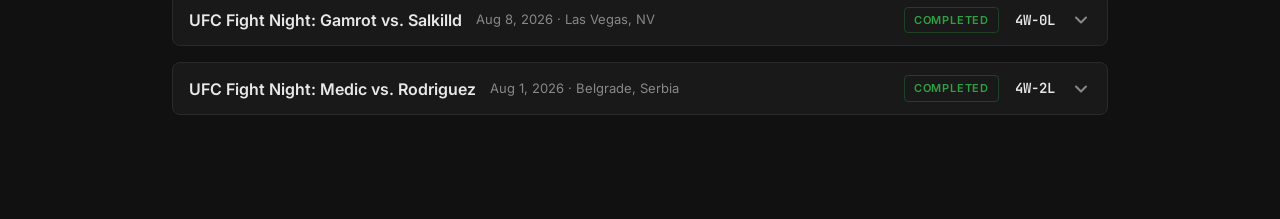
==== commit 9be70106: "UFC 334 results + Prochazka vs Stirling card" ====
--- a/index.html
+++ b/index.html
@@ -8,7 +8,7 @@
   <link rel="preconnect" href="https://fonts.googleapis.com">
   <link rel="preconnect" href="https://fonts.gstatic.com" crossorigin>
   <link href="https://fonts.googleapis.com/css2?family=Inter:wght@400;500;600;700&family=JetBrains+Mono:wght@400;500;600;700&display=swap" rel="stylesheet">
-  <link rel="stylesheet" href="style.css?v=22">
+  <link rel="stylesheet" href="style.css?v=23">
 </head>
 <body>
   <nav>
@@ -31,6 +31,6 @@
     <div id="app"></div>
   </div>
 
-  <script src="script.js?v=22"></script>
+  <script src="script.js?v=23"></script>
 </body>
 </html>
--- a/style.css
+++ b/style.css
@@ -326,6 +326,7 @@
 
 .result-w { color: var(--green); font-weight: 700; font-size: 12px; }
 .result-l { color: var(--red); font-weight: 700; font-size: 12px; }
+.result-d { color: var(--gold); font-weight: 700; font-size: 12px; }
 
 .vs {
   text-align: center;
